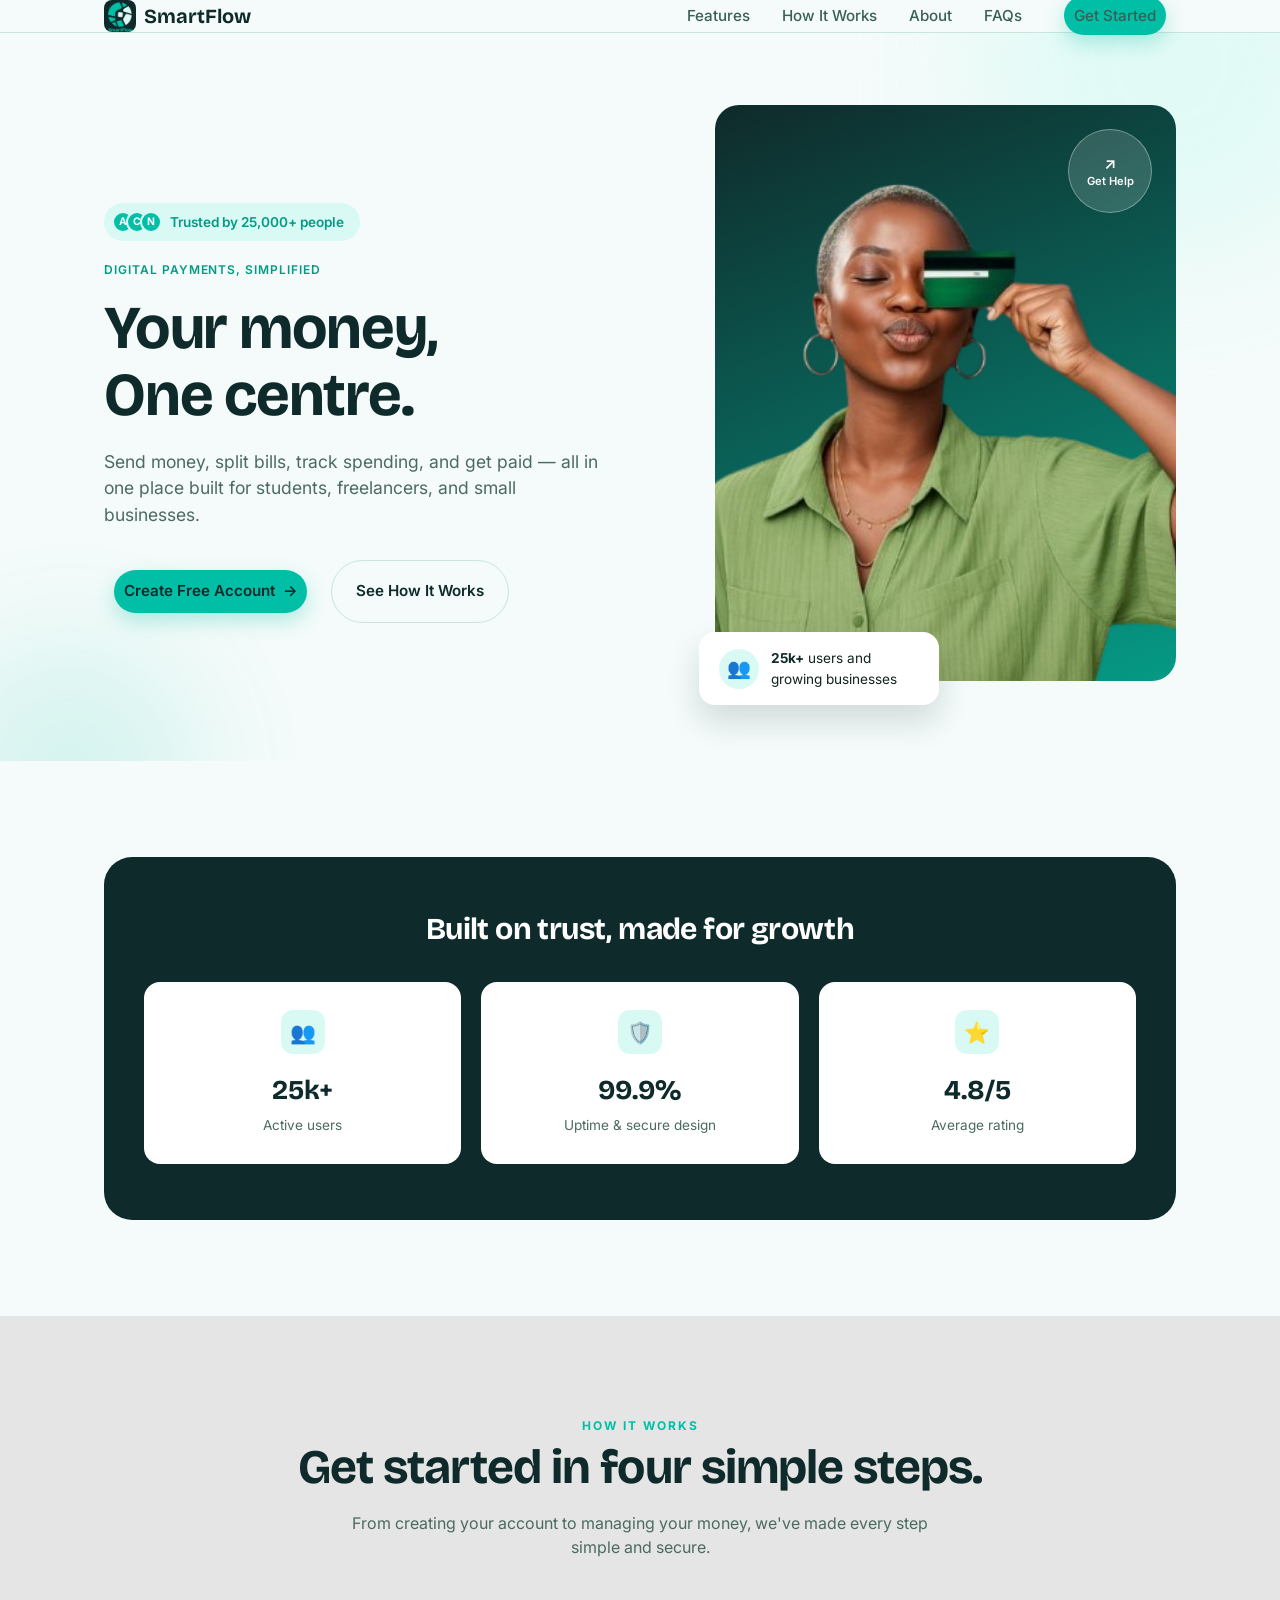
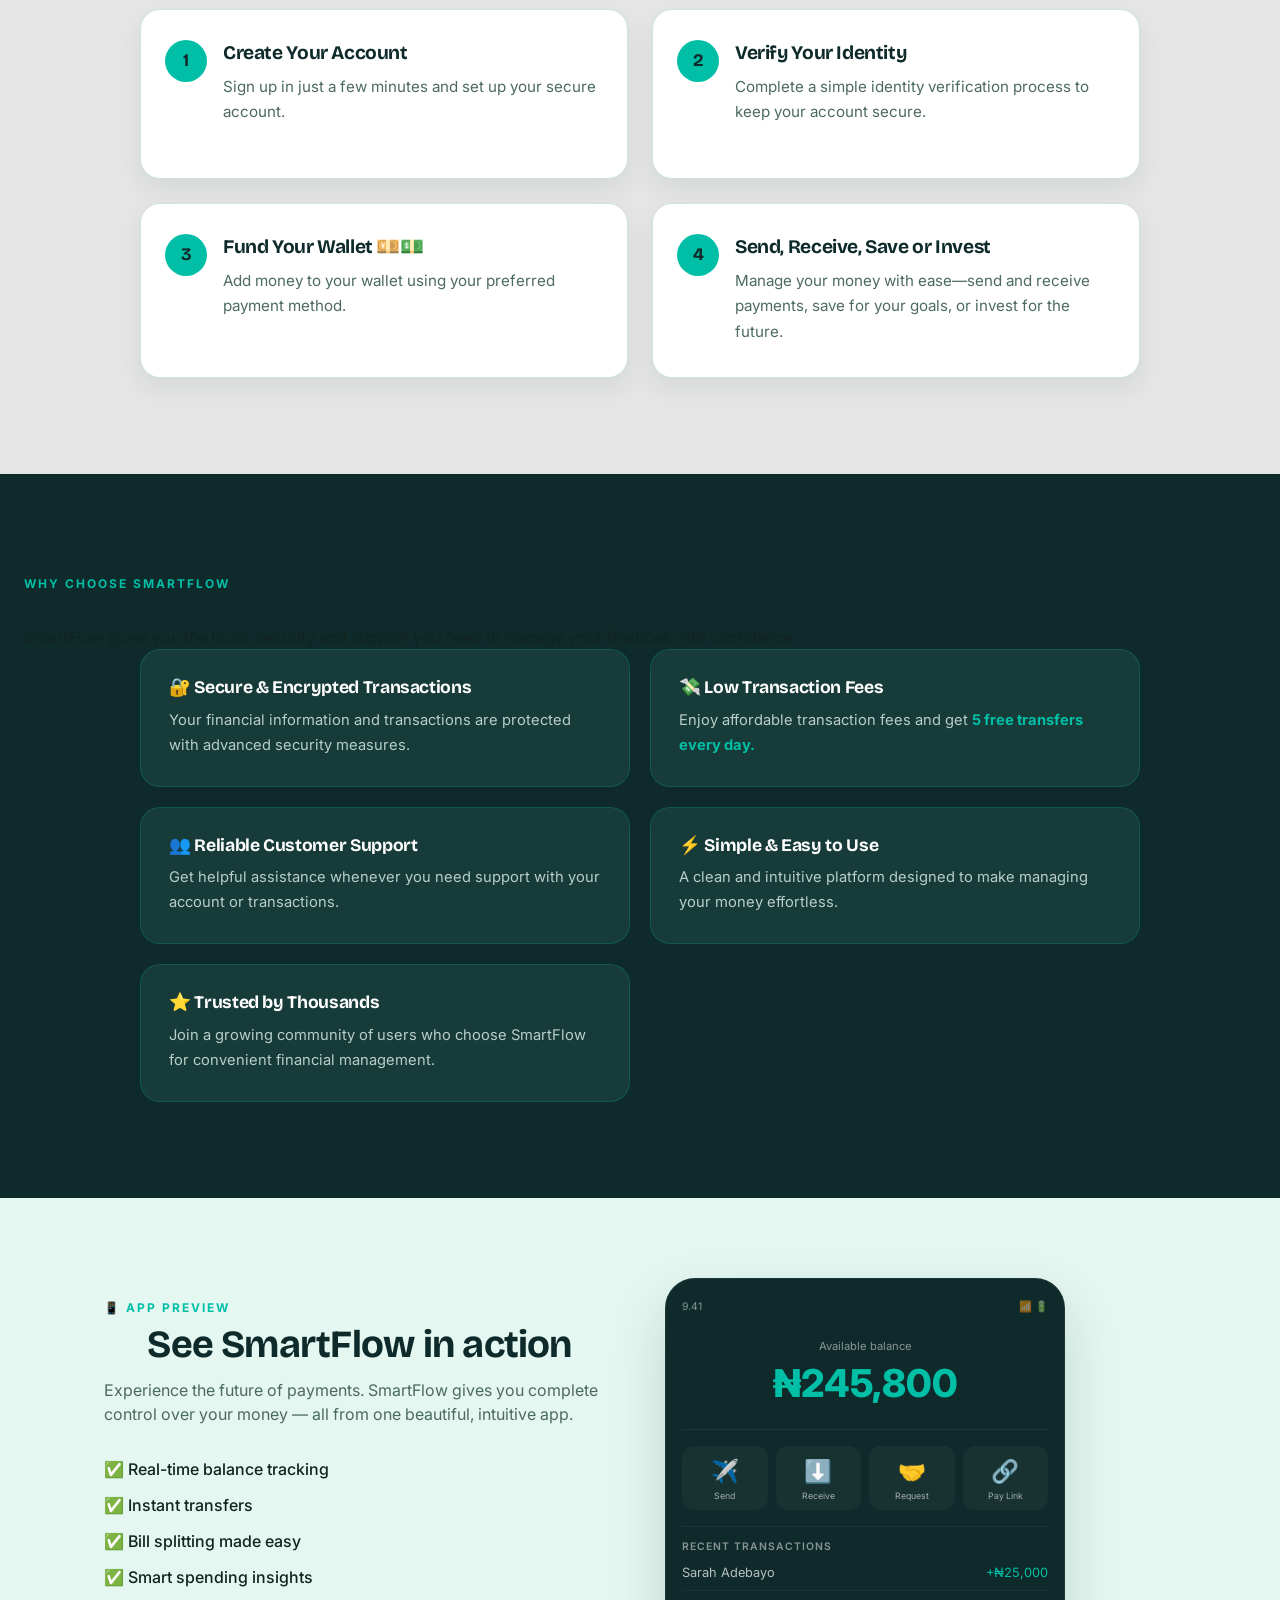
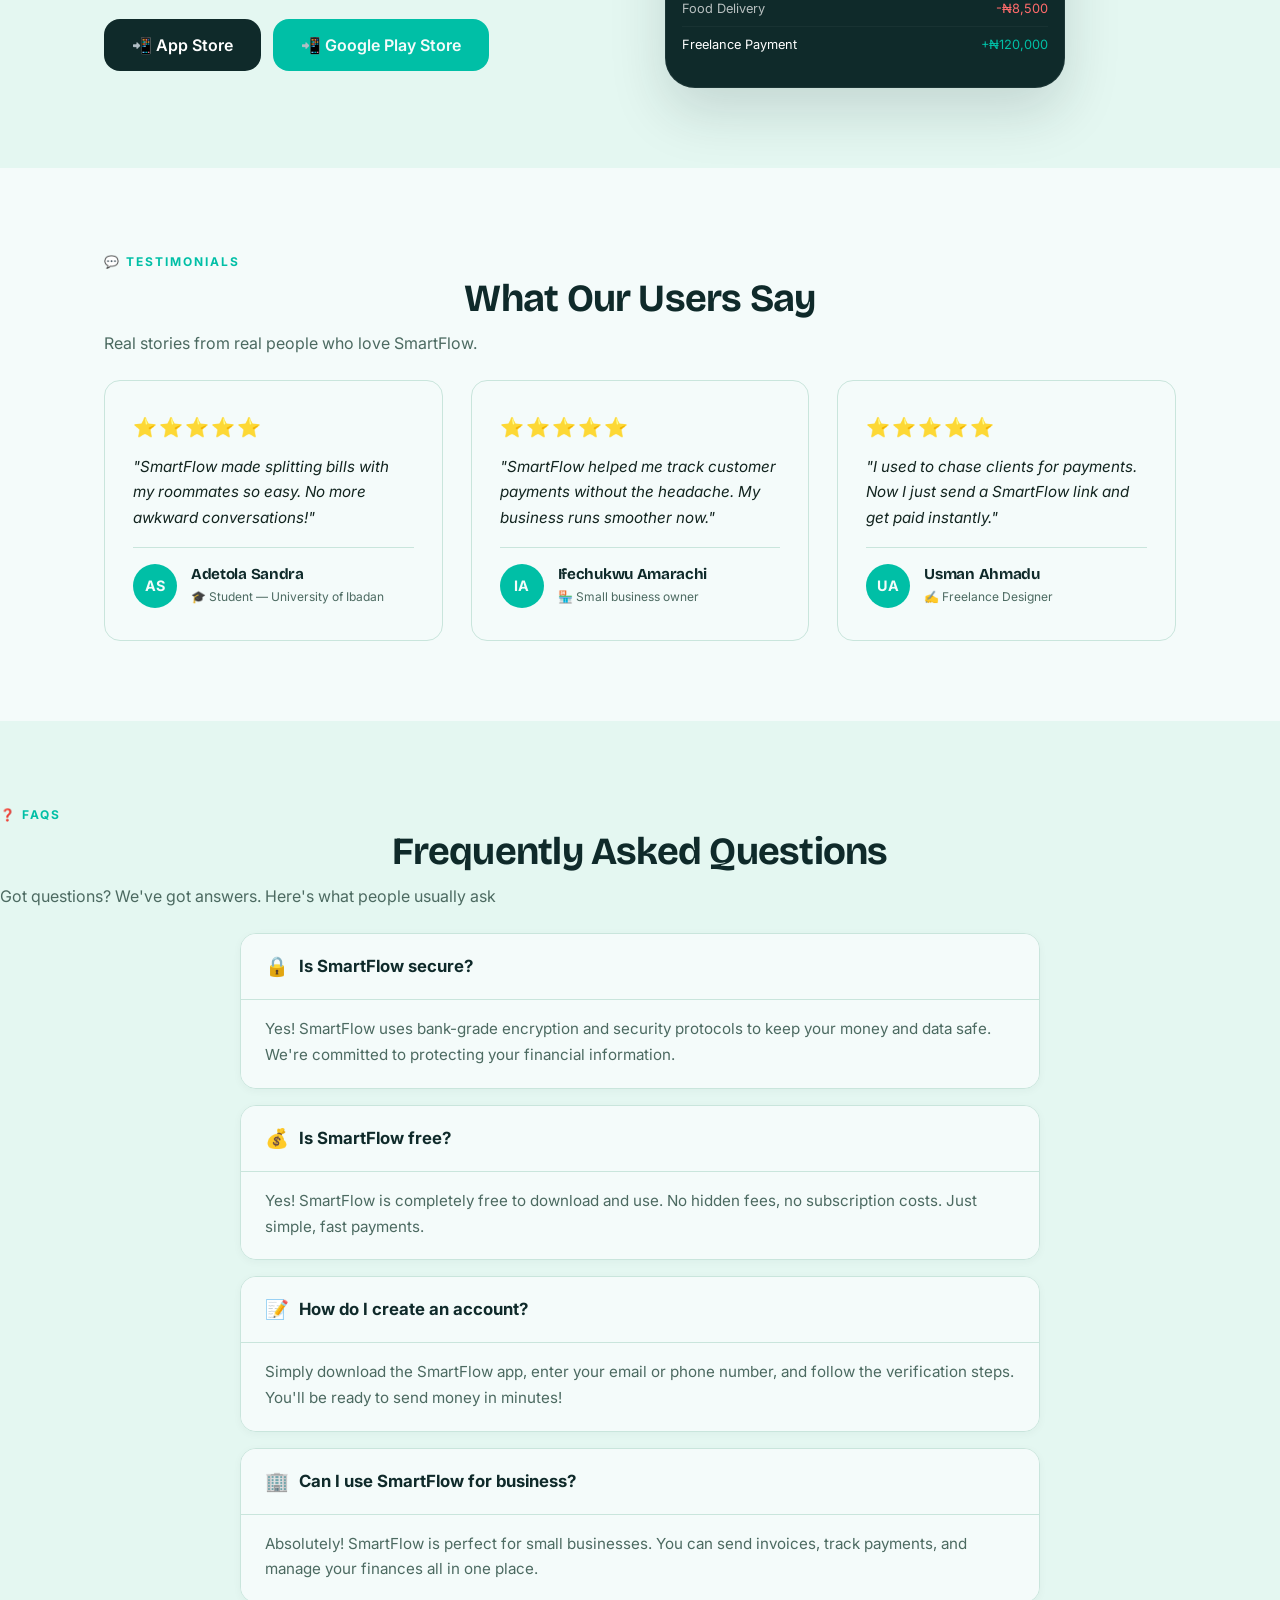
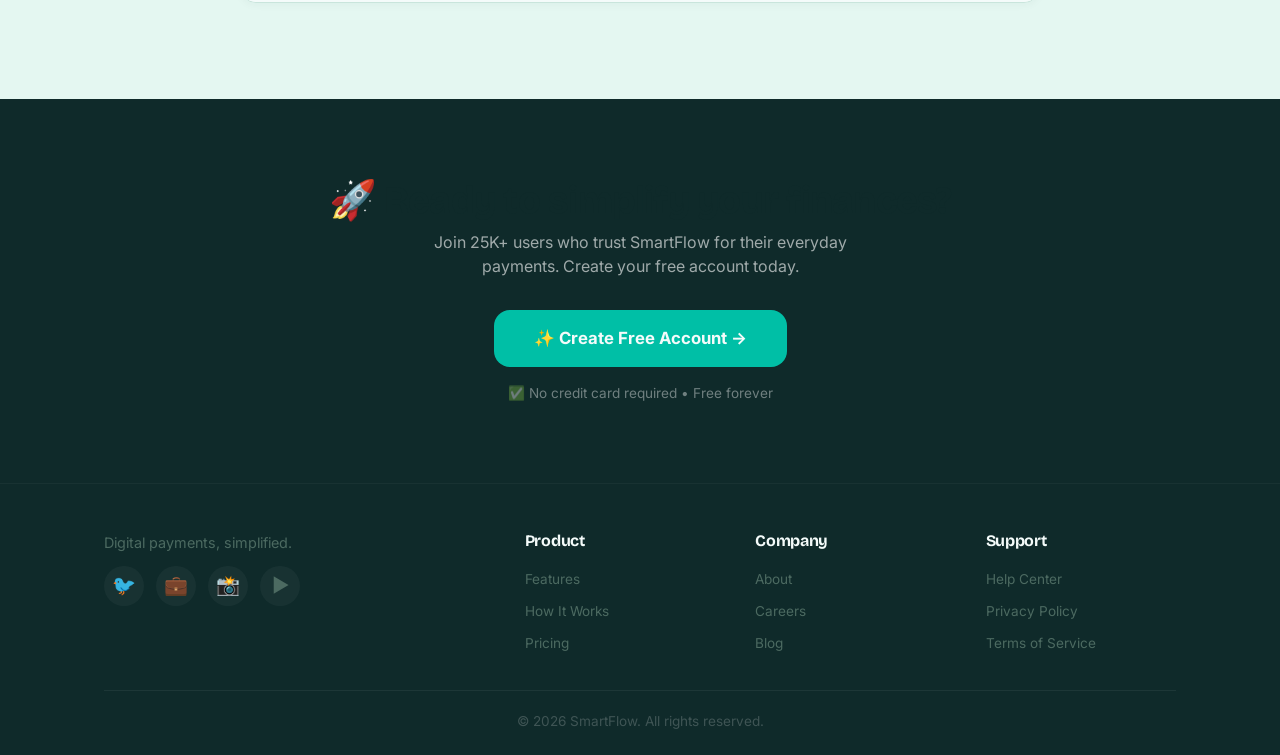
==== index.html @ 8e6e263e "add SmartFlow file" ====
<!DOCTYPE html>
<html>

<head>
  <meta charset="UTF-8">
  <meta name="viewport" content="width=device-width, initial-scale=1">
  <title>SmartFlow</title>
  <link rel="icon" type="image/x-icon" href="assets/favicon.ico">
  <link rel="apple-touch-icon" href="assets/apple-touch-icon.png">
  <link rel="stylesheet" href="style.css" title="" type="text/css" /><link rel="stylesheet" href="section.css"><link rel="stylesheet" href="section2.css">
</head>

<body>
  <!--Header-->
  <header>
    <nav class="nav container">
      <button id="menubtn" aria-label="Toggle menu" aria-expanded="false">☰</button>
      <a href="#" class="logo"><img src="assets/smartflow-icon.png" alt="" class="logomark" width="32" height="32">SmartFlow</a>
      <ul class="navlinks">
        <li><a href="#features">Features</a></li>
        <li><a href="#how">How It Works</a></li>
        <li><a href="#about">About</a></li>
        <li><a href="#faq">FAQs</a></li>
        <li><a href="#cta" class="primarybtn">Get Started</a></li>
      </ul>
    </nav>
  </header>
  <!--Hero-->
  <section class="hero">
    <div class="container">
      <div>
        <span class="trustbadge">
          <span class="avatars"><span>A</span><span>C</span><span>N</span></span>
          Trusted by 25,000+ people
        </span>
        <span class="eyebrow">Digital payments, simplified</span>
        <h1>Your money,<br>One centre.</h1>
        <p class="description">Send money, split bills, track spending, and get paid — all in one place built for students, freelancers, and small businesses.</p>
        <div class="heroaction">
          <a href="login.html" class="primarybtn btn btnarrow">Create Free Account</a>
          <a href="#how" class="ghostbtn btn">See How It Works</a>
        </div>
      </div>

      <div class="herovisual">
        <div class="heroimagepanel">
          <img src="assets/heroimage.png" alt="Woman using SmartFlow to make a card payment" class="heroimg" />
          <a href="#faq" class="herobadge">
            <span aria-hidden="true">↗</span>
            Get Help
          </a>
        </div>
        <div class="herostatbar">
          <span class="herostaticon" aria-hidden="true">👥</span>
          <div><strong>25k+</strong> users and growing businesses</div>
        </div>
      </div>
    </div>
  </section>
  <!--Trust-->
  <section class="trust">
    <div class="container">
      <div class="trustband">
        <h2 class="trustheading">Built on trust, made for growth</h2>
        <div class="trustgrid">
          <div class="trustcard">
            <span class="trusticon" aria-hidden="true">👥</span>
            <div class="trustnum">25k+</div>
            <div class="trustlabel">Active users</div>
          </div>
          <div class="trustcard">
            <span class="trusticon" aria-hidden="true">🛡️</span>
            <div class="trustnum">99.9%</div>
            <div class="trustlabel">Uptime & secure design</div>
          </div>
          <div class="trustcard">
            <span class="trusticon" aria-hidden="true">⭐</span>
            <div class="trustnum">4.8/5</div>
            <div class="trustlabel">Average rating</div>
          </div>
        </div>
      </div>
 </section>
<!-- Teammates: add your
   sections below this line, then the footer + script tag stay at the very bottom -->
  
<section class="how-it-works" id="how-it-works">

    <div class="section-heading">
        <span class="section-label">HOW IT WORKS</span>

        <h2>Get started in four simple steps.</h2>

        <p>
            From creating your account to managing your money,
            we've made every step simple and secure.
        </p>
    </div>

    <ol class="steps">

        <li>
            <h3>Create Your Account</h3>
            <p>
                Sign up in just a few minutes and set up your secure account.
            </p>
        </li>

        <li>
            <h3>Verify Your Identity</h3>
            <p>
                Complete a simple identity verification process to keep your account secure.
            </p>
        </li>

        <li>
            <h3>Fund Your Wallet 💴💵</h3>
            <p>
                Add money to your wallet using your preferred payment method.
            </p>
        </li>

        <li>
            <h3>Send, Receive, Save or Invest</h3>
            <p>
                Manage your money with ease—send and receive payments,
                save for your goals, or invest for the future.
            </p>
        </li>

    </ol>

</section>
<section class="why-choose-us" id="why-choose-us">

    <div class="section-head">
        <span class="section-label">WHY CHOOSE SMARTFLOW</span>

        <h2>
            Built to make managing your money
            <span>simple and secure.</span>
        </h2>

        <p>
            SmartFlow gives you the tools, security and support
            you need to manage your finances with confidence.
        </p>
    </div>

    <ul class="why-list">

        <li>
            <h3>🔐 Secure & Encrypted Transactions</h3>
            <p>
                Your financial information and transactions are
                protected with advanced security measures.
            </p>
        </li>

        <li>
            <h3>💸 Low Transaction Fees</h3>
            <p>
                Enjoy affordable transaction fees and get
                <strong>5 free transfers every day.</strong>
            </p>
        </li>

        <li>
            <h3>👥 Reliable Customer Support</h3>
            <p>
                Get helpful assistance whenever you need support
                with your account or transactions.
            </p>
        </li>

        <li>
            <h3>⚡ Simple & Easy to Use</h3>
            <p>
                A clean and intuitive platform designed to make
                managing your money effortless.
            </p>
        </li>

        <li>
            <h3>⭐ Trusted by Thousands</h3>
            <p>
                Join a growing community of users who choose
                SmartFlow for convenient financial management.
            </p>
        </li>

    </ul>

</section>
  <section class="app-preview" id="app-preview">
        <div class="container app-preview-grid">
            <div class="app-preview-text">
                <p class="section-label">📱 App preview</p>
    <h2 class="section-title"> See SmartFlow in action</h2>
    <p class="section-sub ">
        Experience the future of payments. SmartFlow gives you complete control over your money — all from one beautiful, intuitive app.
                </p>
                
                <ul>
                    <li>✅ Real-time balance tracking</li>
                    <li>✅ Instant transfers</li>
                    <li>✅ Bill splitting made easy</li>
                    <li>✅ Smart spending insights</li>
                </ul>
                <div class="social-btns">
                <a href="#" class="button-app">📲 App Store</a>
                <a href="#" class="button-google">📲 Google Play Store</a>    
              </div>
                
            </div>
            
            
            <div class="app-preview-visual">
                <div class="phone-mock large">
                 <div class="status-bar">
                   <span>9.41</span>
                <span>📶 🔋</span>  
                 </div>   
                 <div class="balance">
                  <div class="phone-label"> Available balance</div>
                <div class="amount"> ₦245,800</div>
                 </div>
                
                   <div class="actions">
                       <div class="action">✈️<span>Send</span></div>
                        <div class="action">⬇️<span>Receive</span></div>
                        <div class="action" >🤝<span>Request</span></div>
                        <div class="action" >🔗<span>Pay Link</span></div>
                    </div>
                        
                    <div class="recent">
                        <div class="recent-label">Recent Transactions</div>
                      <div class="transaction"> <span class="name">Sarah Adebayo</span><span class="green">+₦25,000</span></div>  
                     <div class="transaction"> <span class="name">Food Delivery</span><span class="red">-₦8,500</span> </div>   
                     <div class="transaction"> <span>Freelance Payment</span><span class="green">+₦120,000</span> </div>   
                    </div>   
                </div>
            </div>       
      </div>
    </section>
    
   <section class="testimonial" id="testimonial"> 
       <div class="container">
           <p class="section-label">💬 Testimonials </p>
       <h2 class="section-title"> What Our Users Say</h2> 
      <p class="section-sub">  Real stories from real people who love SmartFlow.</p> 
      <div class="testimonial-grid">
          <div class="testimonial-card">
              <div class="stars">⭐⭐⭐⭐⭐</div>
                    <p class="quote">
                        "SmartFlow made splitting bills with my roommates so easy. No more awkward conversations!"
                    </p>
       <div class="writer">
          <div class="initials">AS</div> 
          <div>
              <h4>Adetola Sandra</h4>
          <span>🎓 Student — University of Ibadan </span>
          </div>
       </div>
          </div>
          
          
          <div class="testimonial-card">
              <div class="stars">⭐⭐⭐⭐⭐</div>
                    <p class="quote">
                        "SmartFlow helped me track customer payments without the headache. My business runs smoother now."
                    </p>
                    <div class="writer">
                        <div class="initials">IA</div>
                        <div>
                            <h4>Ifechukwu Amarachi</h4>
                  <span>🏪 Small business owner</span>
                        </div>
                    </div>
          </div>
       
                    
              <div class="testimonial-card">
                  <div class="stars">⭐⭐⭐⭐⭐</div>
                    <p class="quote">
                        "I used to chase clients for payments. Now I just send a SmartFlow link and get paid instantly."
                    </p>
       <div class="writer">
           <div class="initials">UA</div>
           <div>
               <h4>Usman Ahmadu</h4>
           <span>✍️ Freelance Designer </span>
           </div>
              </div>     
       </div>
      </div>
          
    </div>
        
   </section>
  
             
     <section class="faq" id="faq">
         <p class="section-label">❓ FAQs</p>
         <h2 class="section-title">Frequently Asked Questions</h2>
         <p class="section-sub">Got questions? We've got answers. Here's what people usually ask</p>
         <div class="faq-grid">
             <div class="faq-item">
                 <div class="faq-question">
                     <span class="icon">🔒</span> Is SmartFlow secure?
                 </div>
                 <div class="faq-answer">
                     <p>Yes! SmartFlow uses bank-grade encryption and security protocols to keep your money and data safe. We're committed to protecting your financial information.</p>
                 </div>
             </div>
             
             <div class="faq-item">
                 <div class="faq-question">
                     <span class="icon">💰</span> Is SmartFlow free?
                 </div>
                 <div class="faq-answer">
                     <p>Yes! SmartFlow is completely free to download and use. No hidden fees, no subscription costs. Just simple, fast payments.</p>
                 </div>
             </div>
             
             <div class="faq-item">
                 <div class="faq-question">
                     <span class="icon">📝</span> How do I create an account?
                 </div>
                 <div class="faq-answer">
                      <p>Simply download the SmartFlow app, enter your email or phone number, and follow the verification steps. You'll be ready to send money in minutes!</p>
                 </div>
             </div>
             
            <div class="faq-item">
                <div class="faq-question">
                     <span class="icon">🏢</span> Can I use SmartFlow for business?
                </div>
                <div class="faq-answer">
                    <p>Absolutely! SmartFlow is perfect for small businesses. You can send invoices, track payments, and manage your finances all in one place.</p>
                </div>
                
            </div>
         </div>
     </section>
     
          <section class="cta" id="cta">
        <div class="container">
            <h2>🚀 Ready to simplify your finances?</h2>
            <p>
                Join 25K+ users who trust SmartFlow for their everyday payments.
                Create your free account today.
            </p>
            <a href="login.html" class="btn-cta">✨ Create Free Account →</a>
            <div class="cta-note">
                ✅ No credit card required • Free forever
            </div>
        </div>
    </section>

     
        <footer>
            <div class="container">
            <div class="footer-grid">
                <div class="footer-brand">
                
                     <p>Digital payments, simplified.</p>
                    <div class="social-links">
                        <a href="#">🐦 </a>
                        <a href="#">💼 </a>
                        <a href="#">📸 </a>
                        <a href="#">▶️ </a>
           
                      </div>
                 </div>
           
           <div class="footer-links">
               <h4>Product</h4>
                    <ul>
                        <li><a href="#">Features</a></li>
                        <li><a href="#">How It Works</a></li>
                        <li><a href="#">Pricing</a></li>
                    </ul>
           </div>
           
           <div class="footer-links">
               <h4>Company</h4>
                    <ul>
                        <li><a href="#">About</a></li>
                        <li><a href="#">Careers</a></li>
                        <li><a href="#">Blog</a></li>
                    </ul>
           </div>
           
          <div class="footer-links">
              <h4>Support</h4>
                    <ul>
                        <li><a href="#">Help Center</a></li>
                        <li><a href="#">Privacy Policy</a></li>
                        <li><a href="#">Terms of Service</a></li>
                    </ul>
          </div>
            </div>
           
          
         <div class="footer-bottom">
                <p>© 2026 SmartFlow. All rights reserved.</p>
            </div>
            </div>
        </footer> 
 
 <script src="script.js"></script>
</body>

</html>
---- style.css ----
@import url('https://fonts.googleapis.com/css2?family=Bricolage+Grotesque:opsz,wght@12..96,200..800&family=Inter:ital,opsz,wght@0,14..32,100..900;1,14..32,100..900&display=swap');

:root {
  --ink: #0F2A2A;         /* Deep Lagoon - team brand color */
  --ink-soft: #3A5F55;
  --paper: #F4FBFA;
  --paper-dim: #E4F7F1;
  --mint: #D9FAF4;        /* Aqua Silk - team brand color */
  --teal: #00BFA6;        /* Teal Wave - team brand color */
  --teal-deep: #059A85;
  --font-display: 'Bricolage Grotesque', sans-serif;
  --font-body: 'Inter', sans-serif;
  --text: #12241F;
  --text-muted: #4C6A61;
  --container: 1120px;
  --radius: 16px;
  --line: #C9E5DC;
}

* {
  margin: 0;
  padding: 0;
  box-sizing: border-box;
}

html {
  scroll-behavior: smooth;
}

body {
  font-family: var(--font-body);
  color: var(--text);
  background: var(--paper);
  line-height: 1.5;
  -webkit-font-smoothing: antialiased;
}

img,
svg {
  display: block;
  max-width: 100%;
}

a {
  color: inherit;
  text-decoration: none;
}

ul {
  list-style: none;
}

h1,
h2,
h3,
h4 {
  font-family: var(--font-display);
  color: var(--ink);
  letter-spacing: -0.02em;
  line-height: 1.1;
}

.container {
  max-width: var(--container);
  margin: 0 auto;
  padding: 0 24px;
}

.eyebrow {
  font-family: var(--font-body);
  font-size: 0.75rem;
  font-weight: 600;
  letter-spacing: 0.08em;
  text-transform: uppercase;
  color: var(--teal-deep);
  display: block;
  margin-bottom: 10px;
}
.why .eyebrow { color: var(--teal); }

.btn {
  display: inline-flex;
  align-items: center;
  gap: 8px;
  font-family: var(--font-body);
  font-weight: 600;
  font-size: 0.95rem;
  padding: 13px 24px;
  border-radius: 100px;
  border: none;
  cursor: pointer;
  transition: transform 0.15s ease, box-shadow 0.15s ease, background-color 0.15s ease;
}

.btn:focus-visible {
  outline: 3px solid var(--teal);
  outline-offset: 2px;
}

.primarybtn {
  background: var(--teal);
  color: var(--ink);
  box-shadow: 0 8px 20px rgba(0, 191, 166, 0.28);
  border-radius: 50px;
  margin: 10px;
  padding: 10px;
}

.primarybtn:hover {
  background: var(--teal-deep);
  transform: translateY(-2px);
  box-shadow: 0 12px 26px rgba(0, 191, 166, 0.36);
}

.ghostbtn {
  background: transparent;
  color: var(--ink);
  border: 1.5px solid var(--line);
}
.ghostbtn:hover {
  border-color: var(--teal);
  background: var(--paper-dim);
  transform: translateY(-2px);
}

/* Arrow that slides on hover - add class="btnarrow" alongside primarybtn */
.btnarrow::after {
  content: '→';
  display: inline-block;
  transition: transform 0.2s ease;
}
.btnarrow:hover::after {
  transform: translateX(4px);
}

/* Trust badge pill - sits above the hero headline */
.trustbadge {
  display: inline-flex;
  align-items: center;
  gap: 8px;
  background: var(--mint);
  color: var(--teal-deep);
  font-family: var(--font-body);
  font-weight: 600;
  font-size: 0.85rem;
  padding: 8px 16px 8px 8px;
  border-radius: 100px;
  margin-bottom: 20px;
}
.trustbadge .avatars {
  display: flex;
}
.trustbadge .avatars span {
  width: 22px; height: 22px;
  border-radius: 50%;
  background: var(--teal);
  color: white;
  font-size: 0.65rem;
  font-weight: 700;
  display: flex; align-items: center; justify-content: center;
  border: 2px solid var(--mint);
  margin-left: -8px;
}
.trustbadge .avatars span:first-child { margin-left: 0; }

section {
  padding: 96px 0;
}

@media (max-width: 640px) {
  section {
    padding: 64px 0;
  }
}

header {
  position: sticky;
  top: 0;
  z-index: 50;
  background: var(--paper);
  border-bottom: 1px solid var(--line);
}
.nav {
  display: flex;
  align-items: center;
  justify-content: space-between;
  padding: 18px 24px;
}
.logo {
  font-family: var(--font-display);
  font-weight: 700;
  font-size: 1.25rem;
  color: var(--ink);
  display: flex;
  align-items: center;
  gap: 8px;
}
.logomark {
  width: 32px; height: 32px;
  border-radius: 8px;
  object-fit: cover;
  flex-shrink: 0;
}
.navlinks {
  display: flex;
  align-items: center;
  gap: 32px;
  font-weight: 500;
  font-size: 0.95rem;
}
.navlinks a { color: var(--ink-soft); transition: color 0.15s; }
.navlinks a:hover { color: var(--ink); }
.navaction { display: flex; align-items: center; gap: 12px; }

/* menu button - hidden on desktop, shown only on small screens */
#menubtn {
  display: none;
  align-items: center;
  justify-content: center;
  background: none;
  border: none;
  padding: 4px;
  font-size: 1.4rem;
  line-height: 1;
  cursor: pointer;
  color: var(--ink);
  border-radius: 6px;
  transition: background-color 0.15s ease;
}
#menubtn:hover { background-color: var(--paper-dim); }
#menubtn:focus-visible {
  outline: 2px solid var(--teal);
  outline-offset: 2px;
}

@media (max-width: 860px) {
  .navlinks { display: none; }
  #menubtn { display: flex; }
  .nav { justify-content: flex-start; gap: 16px; }
  .navaction { margin-left: auto; }
  .navlinks.open {
    display: flex;
    flex-direction: column;
    align-items: flex-start;
    position: absolute;
    top: 100%; left: 0; right: 0;
    background: var(--paper);
    padding: 20px 24px;
    border-bottom: 1px solid var(--line);
    gap: 18px;
  }
  .navlinks.open .primarybtn {
    width: 100%;
    justify-content: center;
  }
}

.hero {
  padding: 72px 0 40px;
  position: relative;
  overflow: hidden;
}
.hero::before,
.hero::after {
  content: '';
  position: absolute;
  border-radius: 50%;
  filter: blur(60px);
  z-index: -1;
}
.hero::before {
  width: 380px; height: 380px;
  background: var(--mint);
  top: -160px; right: -80px;
  opacity: 0.7;
}
.hero::after {
  width: 260px; height: 260px;
  background: var(--teal);
  bottom: -140px; left: -60px;
  opacity: 0.12;
}
.hero .container {
  display: grid;
  grid-template-columns: 1.1fr 0.9fr;
  gap: 48px;
  align-items: center;
  position: relative;
}
@media (max-width: 900px) {
  .hero .container { grid-template-columns: 1fr; }
}
.hero h1 {
  font-size: clamp(2.4rem, 6vw, 3.8rem);
  font-weight: 700;
  margin: 16px 0 20px;
}
.hero p.description {
  font-size: 1.1rem;
  color: var(--text-muted);
  max-width: 46ch;
  margin-bottom: 32px;
}
.heroaction { display: flex; gap: 14px; flex-wrap: wrap; margin-top: 28px; }

/* ==========================
   HERO VISUAL — image panel + stat callout
   (styled after a CoraPay-style layout, using our own palette)
========================== */

.herovisual {
  position: relative;
  margin-bottom: 40px;
}

.heroimagepanel {
  background: linear-gradient(160deg, var(--ink), var(--teal-deep));
  border-radius: 24px;
  aspect-ratio: 4 / 5;
  position: relative;
  overflow: hidden;
}

.heroimg {
  position: absolute;
  inset: 0;
  width: 100%;
  height: 100%;
  object-fit: cover;
}

.heroimageicon {
  font-family: var(--font-display);
  font-size: 8rem;
  font-weight: 700;
  color: rgba(255, 255, 255, 0.15);
}

.herobadge {
  position: absolute;
  top: 24px;
  right: 24px;
  width: 84px; height: 84px;
  border-radius: 50%;
  background: rgba(255, 255, 255, 0.16);
  backdrop-filter: blur(6px);
  border: 1px solid rgba(255, 255, 255, 0.35);
  color: white;
  display: flex;
  flex-direction: column;
  align-items: center;
  justify-content: center;
  gap: 2px;
  font-size: 0.7rem;
  font-weight: 600;
  text-align: center;
  line-height: 1.2;
  transition: transform 0.15s ease, background-color 0.15s ease;
}
.herobadge span { font-size: 1rem; }
.herobadge:hover {
  transform: translateY(-2px);
  background: rgba(255, 255, 255, 0.26);
}

.herostatbar {
  position: absolute;
  left: -16px;
  bottom: -24px;
  background: white;
  border-radius: 16px;
  padding: 16px 20px;
  display: flex;
  align-items: center;
  gap: 12px;
  max-width: 240px;
  font-size: 0.85rem;
  color: var(--text);
  box-shadow: 0 16px 32px rgba(15, 42, 42, 0.15);
}
.herostatbar strong { color: var(--ink); }

.herostaticon {
  width: 40px; height: 40px;
  border-radius: 50%;
  background: var(--mint);
  display: flex;
  align-items: center;
  justify-content: center;
  font-size: 1.2rem;
  flex-shrink: 0;
}

@media (max-width: 900px) {
  .herovisual { margin-top: 40px; }
  .herostatbar { left: 50%; transform: translateX(-50%); bottom: -20px; }
}

.trust .container { padding-top: 0; padding-bottom: 0; }

.trustband {
  background: var(--ink);
  border-radius: 28px;
  padding: 56px 40px;
  text-align: center;
}
.trustheading {
  color: white;
  font-size: clamp(1.4rem, 3vw, 1.9rem);
  margin-bottom: 36px;
}
.trustgrid {
  display: grid;
  grid-template-columns: repeat(auto-fit, minmax(180px, 1fr));
  gap: 20px;
}
.trustcard {
  background: white;
  border-radius: 16px;
  padding: 28px 20px;
}
.trusticon {
  width: 44px; height: 44px;
  border-radius: 12px;
  background: var(--mint);
  display: flex;
  align-items: center;
  justify-content: center;
  font-size: 1.3rem;
  margin: 0 auto 16px;
}
.trustnum {
  font-family: var(--font-display);
  font-weight: 700;
  font-size: 1.7rem;
  color: var(--ink);
}
.trustlabel {
  font-size: 0.85rem;
  color: var(--text-muted);
  margin-top: 4px;
}

@import url('https://fonts.googleapis.com/css2?family=Bricolage+Grotesque:opsz,wght@12..96,200..800&family=Inter:ital,opsz,wght@0,14..32,100..900;1,14..32,100..900&display=swap');

:root {
  --ink: #0F2A2A;         /* Deep Lagoon - team brand color */
  --ink-soft: #3A5F55;
  --paper: #F4FBFA;
  --paper-dim: #E4F7F1;
  --mint: #D9FAF4;        /* Aqua Silk - team brand color */
  --teal: #00BFA6;        /* Teal Wave - team brand color */
  --teal-deep: #059A85;
  --font-display: 'Bricolage Grotesque', sans-serif;
  --font-body: 'Inter', sans-serif;
  --text: #12241F;
  --text-muted: #4C6A61;
  --container: 1120px;
  --radius: 16px;
  --line: #C9E5DC;
}

* {
  margin: 0;
  padding: 0;
  box-sizing: border-box;
}

html {
  scroll-behavior: smooth;
}

body {
  font-family: var(--font-body);
  color: var(--text);
  background: var(--paper);
  line-height: 1.5;
  -webkit-font-smoothing: antialiased;
}

img,
svg {
  display: block;
  max-width: 100%;
}

a {
  color: inherit;
  text-decoration: none;
}

ul {
  list-style: none;
}

h1,
h2,
h3,
h4 {
  font-family: var(--font-display);
  color: var(--ink);
  letter-spacing: -0.02em;
  line-height: 1.1;
}

.container {
  max-width: var(--container);
  margin: 0 auto;
  padding: 0 24px;
}

.eyebrow {
  font-family: var(--font-body);
  font-size: 0.75rem;
  font-weight: 600;
  letter-spacing: 0.08em;
  text-transform: uppercase;
  color: var(--teal-deep);
  display: block;
  margin-bottom: 10px;
}
.why .eyebrow { color: var(--teal); }

.btn {
  display: inline-flex;
  align-items: center;
  gap: 8px;
  font-family: var(--font-body);
  font-weight: 600;
  font-size: 0.95rem;
  padding: 13px 24px;
  border-radius: 100px;
  border: none;
  cursor: pointer;
  transition: transform 0.15s ease, box-shadow 0.15s ease, background-color 0.15s ease;
}

.btn:focus-visible {
  outline: 3px solid var(--teal);
  outline-offset: 2px;
}

.primarybtn {
  background: var(--teal);
  color: var(--ink);
  box-shadow: 0 8px 20px rgba(0, 191, 166, 0.28);
  border-radius: 50px;
  margin: 10px;
  padding: 10px;
}

.primarybtn:hover {
  background: var(--teal-deep);
  transform: translateY(-2px);
  box-shadow: 0 12px 26px rgba(0, 191, 166, 0.36);
}

.ghostbtn {
  background: transparent;
  color: var(--ink);
  border: 1.5px solid var(--line);
}
.ghostbtn:hover {
  border-color: var(--teal);
  background: var(--paper-dim);
  transform: translateY(-2px);
}

/* Arrow that slides on hover - add class="btnarrow" alongside primarybtn */
.btnarrow::after {
  content: '→';
  display: inline-block;
  transition: transform 0.2s ease;
}
.btnarrow:hover::after {
  transform: translateX(4px);
}

/* Trust badge pill - sits above the hero headline */
.trustbadge {
  display: inline-flex;
  align-items: center;
  gap: 8px;
  background: var(--mint);
  color: var(--teal-deep);
  font-family: var(--font-body);
  font-weight: 600;
  font-size: 0.85rem;
  padding: 8px 16px 8px 8px;
  border-radius: 100px;
  margin-bottom: 20px;
}
.trustbadge .avatars {
  display: flex;
}
.trustbadge .avatars span {
  width: 22px; height: 22px;
  border-radius: 50%;
  background: var(--teal);
  color: white;
  font-size: 0.65rem;
  font-weight: 700;
  display: flex; align-items: center; justify-content: center;
  border: 2px solid var(--mint);
  margin-left: -8px;
}
.trustbadge .avatars span:first-child { margin-left: 0; }

section {
  padding: 96px 0;
}

@media (max-width: 640px) {
  section {
    padding: 64px 0;
  }
}

header {
  position: sticky;
  top: 0;
  z-index: 50;
  background: var(--paper);
  border-bottom: 1px solid var(--line);
}
.nav {
  display: flex;
  align-items: center;
  justify-content: space-between;
  padding: 18px 24px;
}
.logo {
  font-family: var(--font-display);
  font-weight: 700;
  font-size: 1.25rem;
  color: var(--ink);
  display: flex;
  align-items: center;
  gap: 8px;
}
.logomark {
  width: 32px; height: 32px;
  border-radius: 8px;
  object-fit: cover;
  flex-shrink: 0;
}
.navlinks {
  display: flex;
  align-items: center;
  gap: 32px;
  font-weight: 500;
  font-size: 0.95rem;
}
.navlinks a { color: var(--ink-soft); transition: color 0.15s; }
.navlinks a:hover { color: var(--ink); }
.navaction { display: flex; align-items: center; gap: 12px; }

/* menu button - hidden on desktop, shown only on small screens */
#menubtn {
  display: none;
  align-items: center;
  justify-content: center;
  background: none;
  border: none;
  padding: 4px;
  font-size: 1.4rem;
  line-height: 1;
  cursor: pointer;
  color: var(--ink);
  border-radius: 6px;
  transition: background-color 0.15s ease;
}
#menubtn:hover { background-color: var(--paper-dim); }
#menubtn:focus-visible {
  outline: 2px solid var(--teal);
  outline-offset: 2px;
}

@media (max-width: 860px) {
  .navlinks { display: none; }
  #menubtn { display: flex; }
  .nav { justify-content: flex-start; gap: 16px; }
  .navaction { margin-left: auto; }
  .navlinks.open {
    display: flex;
    flex-direction: column;
    align-items: flex-start;
    position: absolute;
    top: 100%; left: 0; right: 0;
    background: var(--paper);
    padding: 20px 24px;
    border-bottom: 1px solid var(--line);
    gap: 18px;
  }
  .navlinks.open .primarybtn {
    width: 100%;
    justify-content: center;
  }
}

.hero {
  padding: 72px 0 40px;
  position: relative;
  overflow: hidden;
}
.hero::before,
.hero::after {
  content: '';
  position: absolute;
  border-radius: 50%;
  filter: blur(60px);
  z-index: -1;
}
.hero::before {
  width: 380px; height: 380px;
  background: var(--mint);
  top: -160px; right: -80px;
  opacity: 0.7;
}
.hero::after {
  width: 260px; height: 260px;
  background: var(--teal);
  bottom: -140px; left: -60px;
  opacity: 0.12;
}
.hero .container {
  display: grid;
  grid-template-columns: 1.1fr 0.9fr;
  gap: 48px;
  align-items: center;
  position: relative;
}
@media (max-width: 900px) {
  .hero .container { grid-template-columns: 1fr; }
}
.hero h1 {
  font-size: clamp(2.4rem, 6vw, 3.8rem);
  font-weight: 700;
  margin: 16px 0 20px;
}
.hero p.description {
  font-size: 1.1rem;
  color: var(--text-muted);
  max-width: 46ch;
  margin-bottom: 32px;
}
.heroaction { display: flex; gap: 14px; flex-wrap: wrap; margin-top: 28px; }

/* ==========================
   HERO VISUAL — image panel + stat callout
   (styled after a CoraPay-style layout, using our own palette)
========================== */

.herovisual {
  position: relative;
  margin-bottom: 40px;
}

.heroimagepanel {
  background: linear-gradient(160deg, var(--ink), var(--teal-deep));
  border-radius: 24px;
  aspect-ratio: 4 / 5;
  position: relative;
  overflow: hidden;
}

.heroimg {
  position: absolute;
  inset: 0;
  width: 100%;
  height: 100%;
  object-fit: cover;
}

.heroimageicon {
  font-family: var(--font-display);
  font-size: 8rem;
  font-weight: 700;
  color: rgba(255, 255, 255, 0.15);
}

.herobadge {
  position: absolute;
  top: 24px;
  right: 24px;
  width: 84px; height: 84px;
  border-radius: 50%;
  background: rgba(255, 255, 255, 0.16);
  backdrop-filter: blur(6px);
  border: 1px solid rgba(255, 255, 255, 0.35);
  color: white;
  display: flex;
  flex-direction: column;
  align-items: center;
  justify-content: center;
  gap: 2px;
  font-size: 0.7rem;
  font-weight: 600;
  text-align: center;
  line-height: 1.2;
  transition: transform 0.15s ease, background-color 0.15s ease;
}
.herobadge span { font-size: 1rem; }
.herobadge:hover {
  transform: translateY(-2px);
  background: rgba(255, 255, 255, 0.26);
}

.herostatbar {
  position: absolute;
  left: -16px;
  bottom: -24px;
  background: white;
  border-radius: 16px;
  padding: 16px 20px;
  display: flex;
  align-items: center;
  gap: 12px;
  max-width: 240px;
  font-size: 0.85rem;
  color: var(--text);
  box-shadow: 0 16px 32px rgba(15, 42, 42, 0.15);
}
.herostatbar strong { color: var(--ink); }

.herostaticon {
  width: 40px; height: 40px;
  border-radius: 50%;
  background: var(--mint);
  display: flex;
  align-items: center;
  justify-content: center;
  font-size: 1.2rem;
  flex-shrink: 0;
}

@media (max-width: 900px) {
  .herovisual { margin-top: 40px; }
  .herostatbar { left: 50%; transform: translateX(-50%); bottom: -20px; }
}

.trust .container { padding-top: 0; padding-bottom: 0; }

.trustband {
  background: var(--ink);
  border-radius: 28px;
  padding: 56px 40px;
  text-align: center;
}
.trustheading {
  color: white;
  font-size: clamp(1.4rem, 3vw, 1.9rem);
  margin-bottom: 36px;
}
.trustgrid {
  display: grid;
  grid-template-columns: repeat(auto-fit, minmax(180px, 1fr));
  gap: 20px;
}
.trustcard {
  background: white;
  border-radius: 16px;
  padding: 28px 20px;
}
.trusticon {
  width: 44px; height: 44px;
  border-radius: 12px;
  background: var(--mint);
  display: flex;
  align-items: center;
  justify-content: center;
  font-size: 1.3rem;
  margin: 0 auto 16px;
}
.trustnum {
  font-family: var(--font-display);
  font-weight: 700;
  font-size: 1.7rem;
  color: var(--ink);
}
.trustlabel {
  font-size: 0.85rem;
  color: var(--text-muted);
  margin-top: 4px;
}


/* ===
/* ==========================================================
   Teammates: add your section's CSS below this line.
   Reuse the tokens above (var(--teal), var(--ink), etc.)
   instead of picking your own colors, so it all matches.
========================================================== */
---- section.css ----
/* =========================================
   HOW IT WORKS
========================================= */

.how-it-works {
    background: #e5e5e5;
    padding: 96px 24px;
}

.how-it-works .section-heading,
.why-choose-us .section-heading {
    max-width: 720px;
    margin: 0 auto 50px;
    text-align: center;
}

.section-label {
    display: inline-block;
    color: var(--teal-deep);
    font-size: 0.75rem;
    font-weight: 700;
    letter-spacing: 0.12em;
    margin-bottom: 12px;
}

.section-heading h2 {
    font-family: var(--font-display);
    color: var(--ink);
    font-size: clamp(2rem, 5vw, 3rem);
    line-height: 1.1;
    margin-bottom: 18px;
}

.section-heading p {
    color: var(--text-muted);
    font-size: 1rem;
    max-width: 600px;
    margin: 0 auto;
}


/* STEPS */

.steps {
    max-width: 1000px;
    margin: 0 auto;
    padding: 0;
    list-style: none;

    display: grid;
    grid-template-columns: repeat(2, 1fr);
    gap: 24px;

    counter-reset: steps;
}

.steps li {
    counter-increment: steps;

    position: relative;
    background: #ffffff;
    border: 1px solid #C9E5DC;
    border-radius: 20px;
    padding: 32px 28px 32px 82px;

    min-height: 170px;

    box-shadow: 0 10px 25px rgba(15, 42, 42, 0.07);

    transition:
        transform 0.2s ease,
        background-color 0.2s ease,
        box-shadow 0.2s ease,
        border-color 0.2s ease;
}


/* NUMBER CIRCLE */

.steps li::before {
    content: counter(steps);

    position: absolute;
    left: 24px;
    top: 30px;

    width: 42px;
    height: 42px;

    border-radius: 50%;

    background: #00BFA6;
    color: #0F2A2A;

    display: flex;
    align-items: center;
    justify-content: center;

    font-family: var(--font-display);
    font-size: 1.1rem;
    font-weight: 700;
}


/* STEP TEXT */

.steps h3 {
    color: var(--ink);
    font-size: 1.2rem;
    margin-bottom: 10px;
}

.steps p {
    color: var(--text-muted);
    font-size: 0.95rem;
    line-height: 1.7;
}


/* TAP / HOVER EFFECT */

.steps li:hover,
.steps li:active {
    background: #D9FAF4;
    border-color: #00BFA6;
    transform: translateY(-5px);
    box-shadow: 0 16px 32px rgba(15, 42, 42, 0.12);
}

.steps li:hover::before,
.steps li:active::before {
    background: #0F2A2A;
    color: #D9FAF4;
}


/* =========================================
   WHY CHOOSE SMARTFLOW
========================================= */

.why-choose-us {
    background: #0F2A2A;
    padding: 96px 24px;
}

.why-choose-us .section-label {
    color: #00BFA6;
}

.why-choose-us .section-heading h2 {
    color: #ffffff;
}

.why-choose-us .section-heading h2 span {
    color: #00BFA6;
}

.why-choose-us .section-heading p {
    color: #c5d8d2;
}


/* WHY LIST */

.why-list {
    max-width: 1000px;
    margin: 0 auto;

    padding: 0;

    list-style: none;

    display: grid;
    grid-template-columns: repeat(2, 1fr);
    gap: 20px;
}

.why-list li {
    background: #163B38;
    border: 1px solid rgba(0, 191, 166, 0.22);
    border-radius: 20px;

    padding: 28px;

    transition:
        transform 0.2s ease,
        background-color 0.2s ease,
        border-color 0.2s ease,
        box-shadow 0.2s ease;
}

.why-list li h3 {
    color: #ffffff;
    font-size: 1.1rem;
    margin-bottom: 10px;
}

.why-list li p {
    color: #b9cec8;
    font-size: 0.92rem;
    line-height: 1.7;
}

.why-list li strong {
    color: #00BFA6;
}


/* TAP / HOVER EFFECT */

.why-list li:hover,
.why-list li:active {
    background: #00BFA6;
    border-color: #00BFA6;
    transform: translateY(-5px);
    box-shadow: 0 16px 32px rgba(0, 0, 0, 0.18);
}

.why-list li:hover h3,
.why-list li:active h3 {
    color: #0F2A2A;
}

.why-list li:hover p,
.why-list li:active p {
    color: #163B38;
}

.why-list li:hover strong,
.why-list li:active strong {
    color: #0F2A2A;
}


/* =========================================
   MOBILE RESPONSIVENESS
========================================= */

@media (max-width: 700px) {

    .how-it-works,
    .why-choose-us {
        padding: 70px 20px;
    }

    .how-it-works .section-heading,
    .why-choose-us .section-heading {
        margin-bottom: 35px;
    }

    .section-heading h2 {
        font-size: 2rem;
    }

    .steps,
    .why-list {
        grid-template-columns: 1fr;
    }

    .steps li {
        padding: 28px 22px 28px 78px;
    }

    .why-list li {
        padding: 25px;
    }
}


/* =========================================
   SMALL PHONES
========================================= */

@media (max-width: 400px) {

    .how-it-works,
    .why-choose-us {
        padding-left: 16px;
        padding-right: 16px;
    }

    .section-heading h2 {
        font-size: 1.75rem;
    }

    .steps li {
        padding-left: 70px;
    }

    .steps li::before {
        left: 18px;
    }
}
---- section2.css ----
a {
    text-decoration: none;
    color: inherit;
    }
    
 ul {
    list-style: none;
}

.container {
    max-width: var(--container);
    margin: 0 auto;
    padding: 0 24px;
}

.button-app{
    display: inline-flex;
    align-items: center;
    gap: 8px;
    background: var(--ink);
    padding: 14px 28px;
    border-radius: 16px;
    font-weight: 600;
    font-size: 1rem;
    color: white;
    border: none;
    cursor: pointer;
    transition: 0.3s;
}
.button-app:hover {
    background: var(--ink-soft);
    transform: translateY(-2px);
}

.button-google{
    display: inline-flex;
    align-items: center;
    gap: 8px;
    background: var(--teal);
    color: var(--paper);
    padding: 14px 28px;
    border-radius: 16px;
    font-weight: 600;
    font-size: 1rem;
    border: none;
    cursor: pointer;
    transition: 0.3s;
}
.button-google:hover {
    background: var(--teal-deep);
    transform: translateY(-2px);
}


.section-label{
    font-size: 0.75rem;
    font-weight: 700;
    text-transform: uppercase;
    letter-spacing: 2px;
    color: var(--teal);
    margin-bottom: 6px;
    text-align: center;
}

.section-title {
    font-size: clamp(1.8rem, 3vw, 2.8rem);
    font-weight: 700;
    margin-bottom: 12px;
    color: var(--ink);
    font-family: var(--font-display);
    text-align: center;
}

.section-sub {
    color: var(--text-muted);
    max-width: 540px;
    margin-bottom: 25px;
}

.app-preview{
    padding: 80px 0;
    background: var(--paper-dim);
}

.app-preview-grid {
    display: grid;
    grid-template-columns: 1fr 1fr;
    gap: 50px;
    align-items: center;
}

.app-preview-text ul {
    margin: 16px 0 24px;
}

.app-preview-text ul li {
    padding: 6px 0;
    display: flex;
    align-items: center;
    gap: 10px;
    font-weight: 500;
}
 
.social-btns{
    display: flex;
    gap: 12px;
    flex-wrap: wrap;
}

.phone-mock {
    background: var(--ink);
    border-radius: 30px;
    padding: 20px 16px 24px;
    width: 100%;
    max-width: 360px;
    color: #fff;
    box-shadow: 0 24px 56px rgba(15, 42, 42, 0.15);
    border: 1px solid rgba(255, 255, 255, 0.06);
}

.phone-mock.large {
    max-width: 400px;
}

.status-bar{
    display: flex;
    justify-content: space-between;
    font-size: 0.65rem;
    color: rgba(255, 255, 255, 0.5);
    padding-bottom: 12px;
}

.phone-mock .balance {
    text-align: center;
    padding: 12px 0 16px;
    border-bottom: 1px solid rgba(255, 255, 255, 0.06);
}

.phone-mock .balance .amount {
    font-size: 2.4rem;
    font-weight: 800;
    color:  var(--teal);
}

.phone-mock .balance .phone-label {
    font-size: 0.7rem;
    color: rgba(255, 255, 255, 0.5);
}

.phone-mock .actions {
    display: grid;
    grid-template-columns: repeat(4, 1fr);
    gap: 8px;
    padding: 16px 0;
}

.phone-mock .actions .action {
    text-align: center;
    padding: 8px 0;
    border-radius: 12px;
    background: rgba(255, 255, 255, 0.04);
    transition: 0.2s;
    cursor: pointer;
    font-size: 1.4rem;
}


.phone-mock .actions .action:hover {
    background: rgba(255, 255, 255, 0.08);
}

.phone-mock .actions .action span {
    display: block;
    font-size: 0.55rem;
    color: rgba(255, 255, 255, 0.6);
    margin-top: 2px;
}

.phone-mock .recent {
    padding-top: 12px;
    border-top: 1px solid rgba(255, 255, 255, 0.06);
}

.phone-mock .recent .recent-label {
    font-size: 0.65rem;
    color: rgba(255, 255, 255, 0.5);
    font-weight: 600;
    text-transform: uppercase;
    letter-spacing: 1px;
}

.phone-mock .recent .transaction {
    display: flex;
    justify-content: space-between;
    padding: 8px 0;
    border-bottom: 1px solid rgba(255, 255, 255, 0.04);
    font-size: 0.8rem;
}

.phone-mock .recent .transaction:last-child {
    border-bottom: none;
}

.phone-mock .recent .transaction .green {
    color: var(--teal);
}

.phone-mock .recent .transaction .red {
    color: #ff6b6b;
}

.phone-mock .recent .transaction .name {
    color: rgba(255, 255, 255, 0.7);
}

.testimonial{
    padding: 80px 0;
    background: var(--paper);
}

.testimonial-grid {
    display: grid;
    grid-template-columns: repeat(3, 1fr);
    gap: 28px;
}

.testimonial-card {
    background: var(--paper);
    padding: 32px 28px;
    border-radius: var(--radius);
    border: 1px solid var(--line);
    transition: 0.3s;
}

.testimonial-card:hover {
    transform: translateY(-4px);
    box-shadow: 0 12px 40px rgba(15, 42, 42, 0.06);
}

.testimonial-card .stars {
    font-size: 1.2rem;
    margin-bottom: 12px;
    letter-spacing: 2px;
}

.testimonial-card .quote {
    font-size: 0.95rem;
    line-height: 1.7;
    color: var(--text);
    font-style: italic;
}

.testimonial-card .writer{
    display: flex;
    align-items: center;
    gap: 14px;
    margin-top: 16px;
    padding-top: 16px;
    border-top: 1px solid var(--line);
}

.testimonial-card .writer .initials{
    width: 44px;
    height: 44px;
    background: var(--teal);
    border-radius: 50%;
    display: flex;
    align-items: center;
    justify-content: center;
    font-weight: 700;
    color: var(--paper);
    font-size: 0.9rem;
    flex-shrink: 0;
}

.testimonial-card .writer h4 {
    font-weight: 700;
    font-size: 0.95rem;
    color: var(--ink);
}

.testimonial-card .writer span {
    font-size: 0.75rem;
    color: var(--text-muted);
}

.faq{
    padding: 80px 0;
    background: var(--paper-dim);
}

.faq-grid{
    max-width: 800px;
    margin: 0 auto;
    display: flex;
    flex-direction: column;
    
}

.faq-item {
    background: var(--paper);
    border-radius: var(--radius);
    border: 1px solid var(--line);
    overflow: hidden;
    transition: 0.3s ease;
    box-shadow: 0 2px 8px rgba(15, 42, 42, 0.04);
    margin-bottom: 16px;
    }
   
 .faq-item:hover {
    border-color: var(--teal);
    box-shadow: 0 4px 16px rgba(0, 191, 166, 0.08);
    transform: translateY(-2px);
}

.faq-question {
    padding: 18px 24px;
    font-weight: 700;
    font-size: 1.05rem;
    color: var(--ink);
    background: var(--paper);
    border-bottom: 1px solid var(--line);
    display: flex;
    align-items: center;
    gap: 10px;
}

.faq-question .icon {
    font-size: 1.2rem;
}

.faq-answer {
    padding: 16px 24px 20px;
    background: var(--paper);
}

.faq-answer p {
    color: var(--text-muted);
    font-size: 0.95rem;
    line-height: 1.7;
    }
    
.cta {
    padding: 80px 0;
    background: var(--ink);
    color: var(--paper);
    text-align: center;
}

.cta h2 {
    font-size: clamp(2rem, 3vw, 2.8rem);
    font-weight: 700;
    font-family: var(--font-display);
}

.cta p {
    color: rgba(255, 255, 255, 0.6);
    max-width: 480px;
    margin: 8px auto 32px;
}

.cta .btn-cta {
    display: inline-block;
    background: var(--teal);
    color: var(--paper);
    padding: 16px 40px;
    border-radius: var(--radius);
    font-weight: 700;
    font-size: 1.05rem;
    border: none;
    cursor: pointer;
    transition: 0.3s;
}

.cta .btn-cta:hover {
    background: var(--teal-deep);
    transform: translateY(-2px);
    box-shadow: 0 8px 24px rgba(0, 191, 166, 0.3);
}

.cta-note {
    margin-top: 16px;
    font-size: 0.85rem;
    color: rgba(255, 255, 255, 0.4);
}
    
footer {
    background: var(--ink);
    color: var(--text-muted);
    padding: 48px 0 24px;
    border-top: 1px solid rgba(255, 255, 255, 0.04);
}

.footer-grid {
    display: grid;
    grid-template-columns: 2fr 1fr 1fr 1fr;
    gap: 40px;
    margin-bottom: 32px;
}

.footer-brand p {
    font-size: 0.9rem;
    color: var(--text-muted);
}

.social-links {
    display: flex;
    gap: 12px;
    margin-top: 12px;
}

.social-links a {
    width: 40px;
    height: 40px;
    background: rgba(255, 255, 255, 0.04);
    border-radius: 50%;
    display: flex;
    align-items: center;
    justify-content: center;
    transition: 0.3s;
    color: var(--text-muted);
    font-size: 1.2rem;
}

.social-links a:hover {
    background: var(--teal);
    color: var(--paper);
}

.footer-links h4 {
    color: var(--paper);
    font-weight: 700;
    font-size: 1rem;
    margin-bottom: 12px;
}

.footer-links ul li {
    padding: 4px 0;
}

.footer-links ul li a {
    font-size: 0.85rem;
    transition: color 0.3s;
    color: var(--text-muted);
}

.footer-links ul li a:hover {
    color: var(--teal);
}

.footer-bottom {
    border-top: 1px solid rgba(255, 255, 255, 0.06);
    padding-top: 20px;
    text-align: center;
}

.footer-bottom p {
    font-size: 0.85rem;
    color: rgba(255, 255, 255, 0.2);
}

@media (max-width: 992px) {
    .app-preview-grid {
        grid-template-columns: 1fr;
        text-align: center;
    }
    .app-preview-text ul li {
        justify-content: center;
    }
    .app-buttons {
        justify-content: center;
    }
    .footer-grid {
        grid-template-columns: 1fr 1fr;
        gap: 32px;
    }
}

@media (max-width: 768px) {
    .phone-mock {
        max-width: 100%;
    }
    .phone-mock.large {
        max-width: 100%;
    }
    .footer-grid {
        grid-template-columns: 1fr;
        text-align: center;
    }
    .social-links {
        justify-content: center;
    }
    .testimonial-grid {
        grid-template-columns: 1fr 1fr;
    }
}

@media (max-width: 480px) {
    .app-buttons .btn-primary,
    .app-buttons .btn-secondary {
        width: 100%;
        justify-content: center;
    }
    .phone-mock .actions {
        grid-template-columns: repeat(4, 1fr);
    }
    .testimonial-grid {
        grid-template-columns: 1fr;
    }
    .footer-grid {
        grid-template-columns: 1fr;
        text-align: center;
    }
}
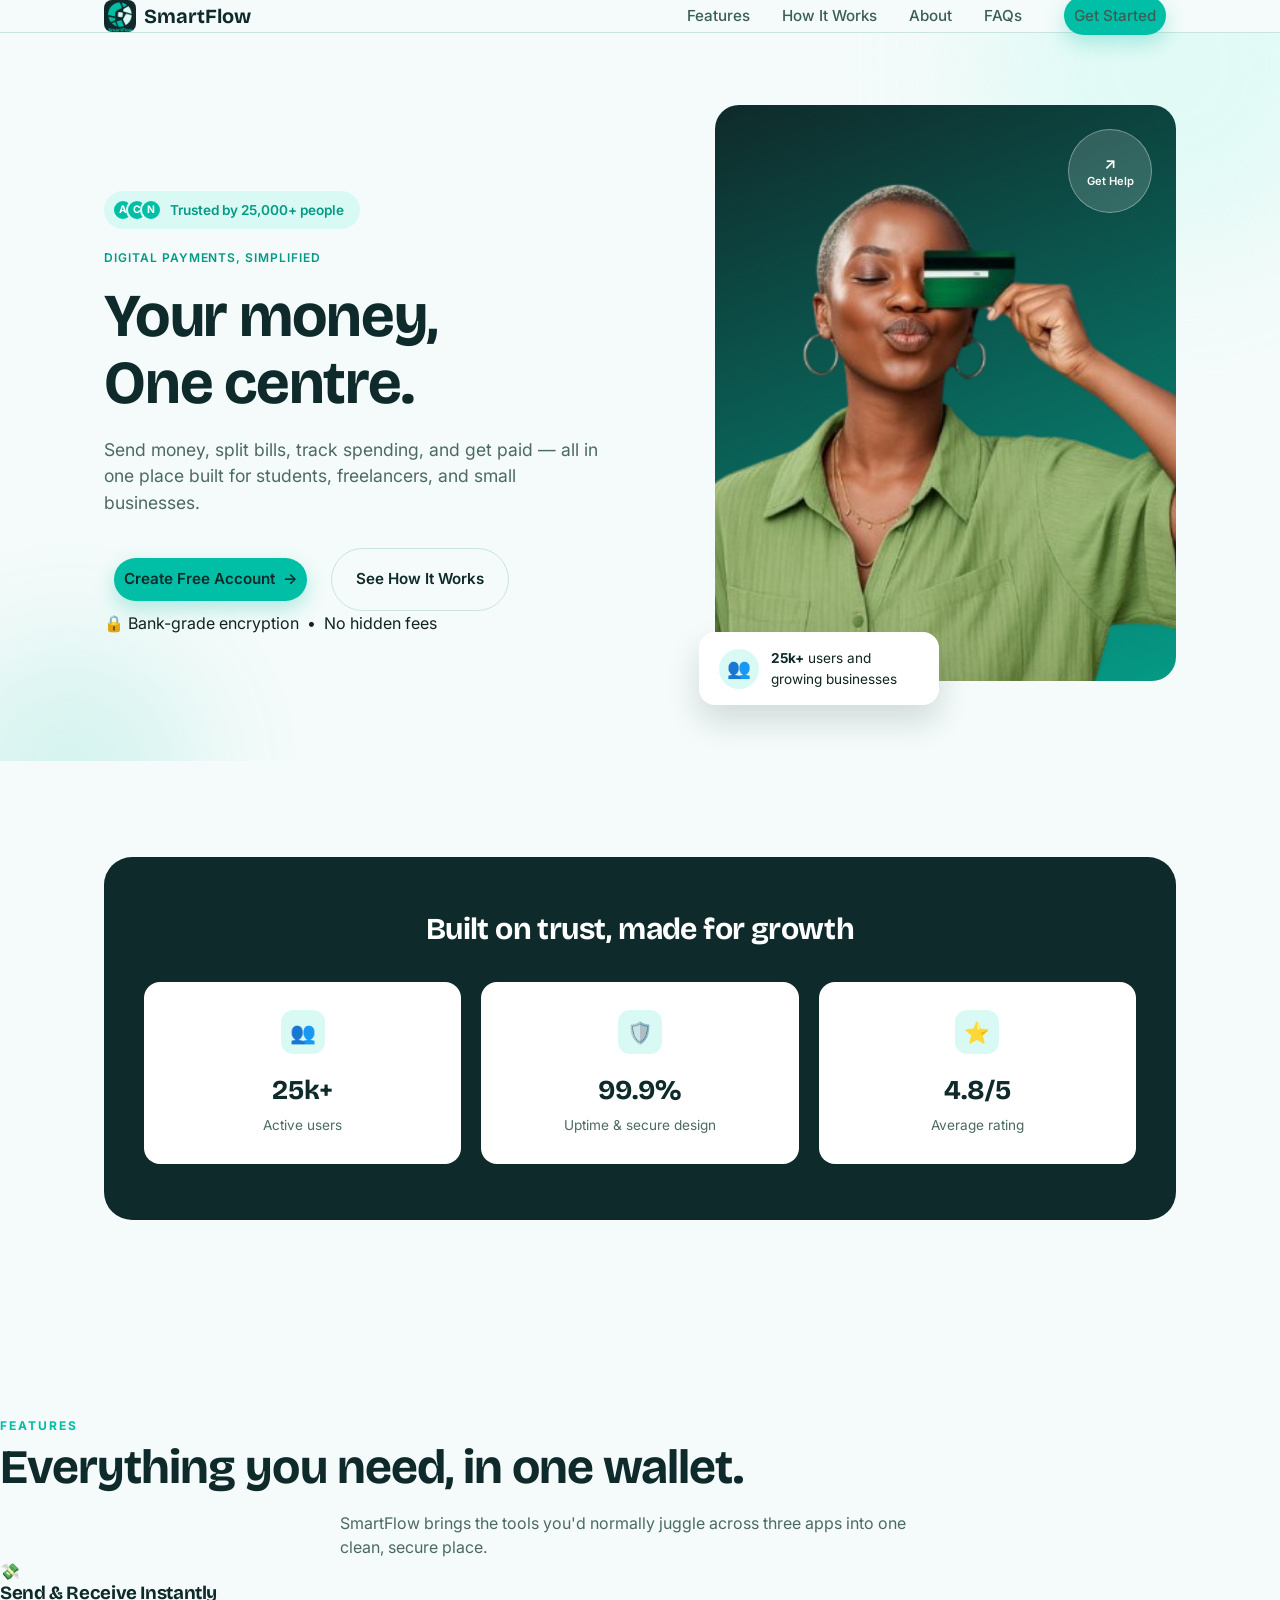
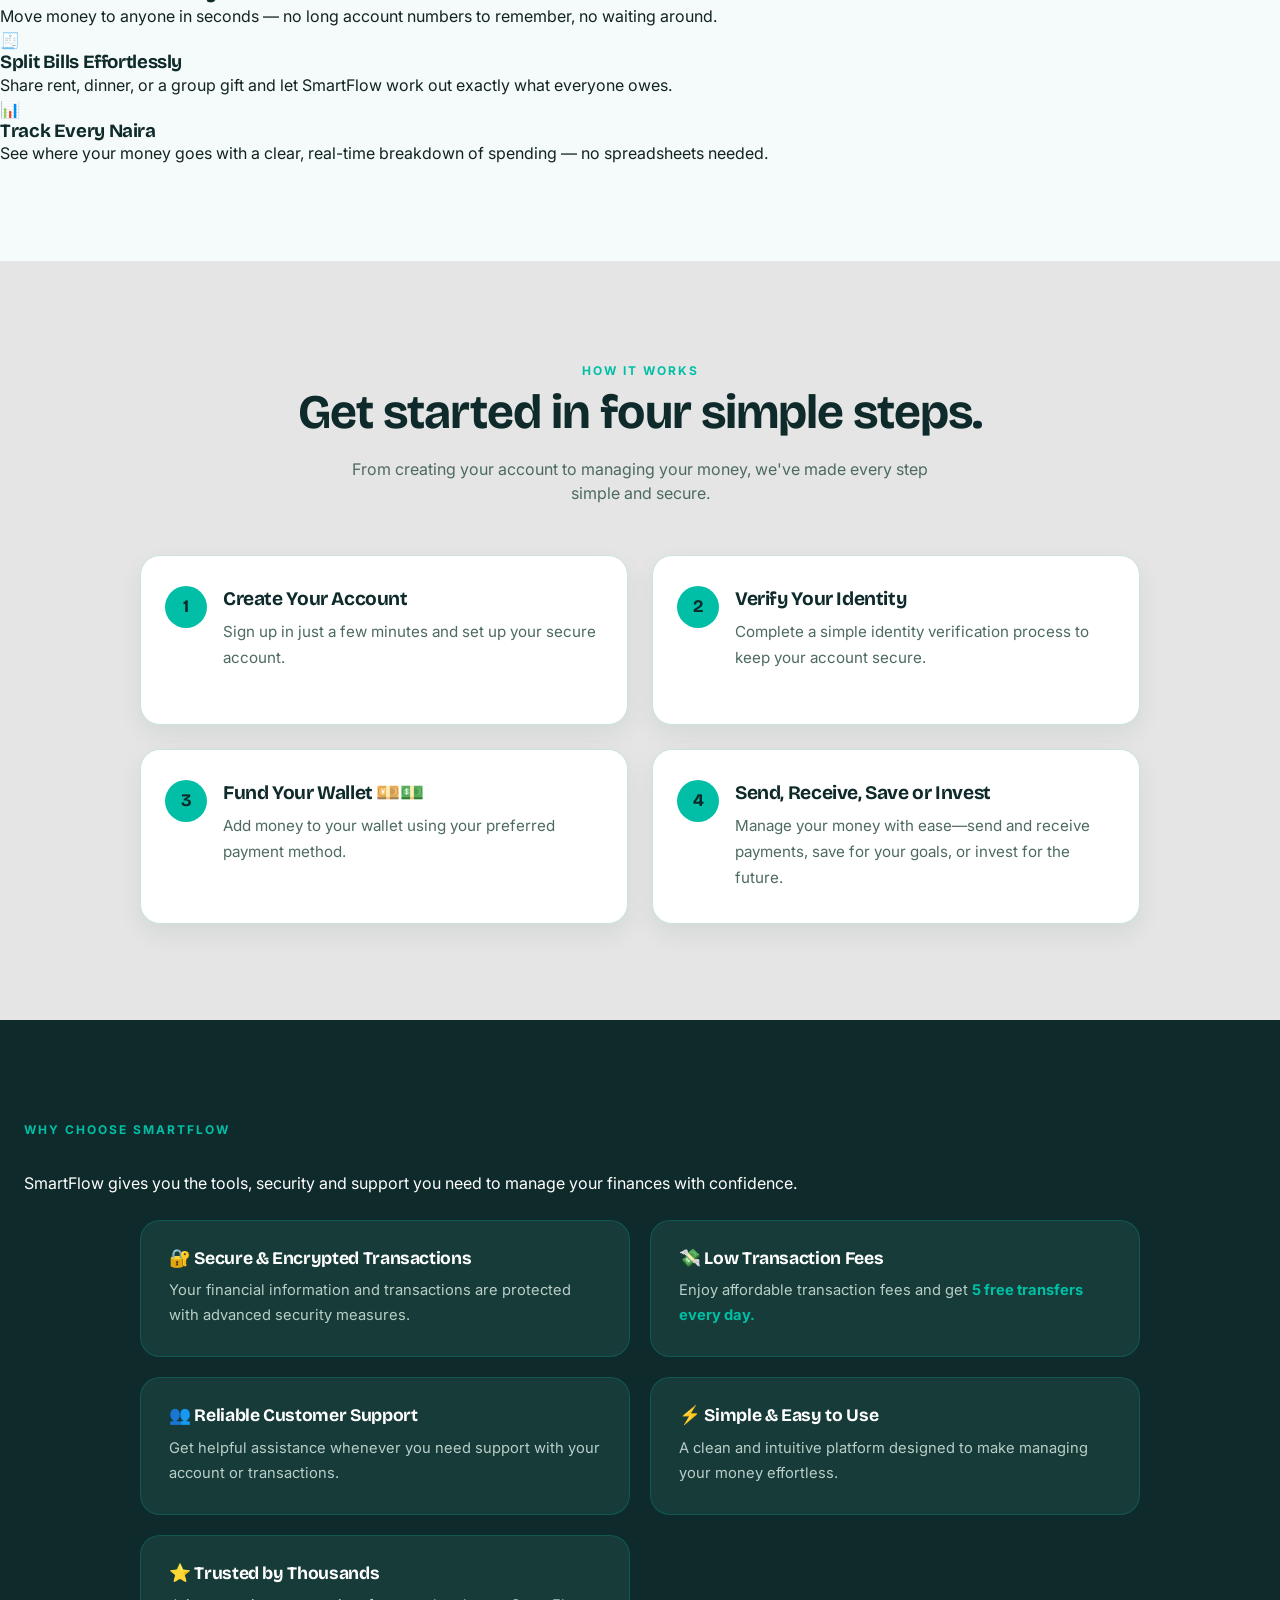
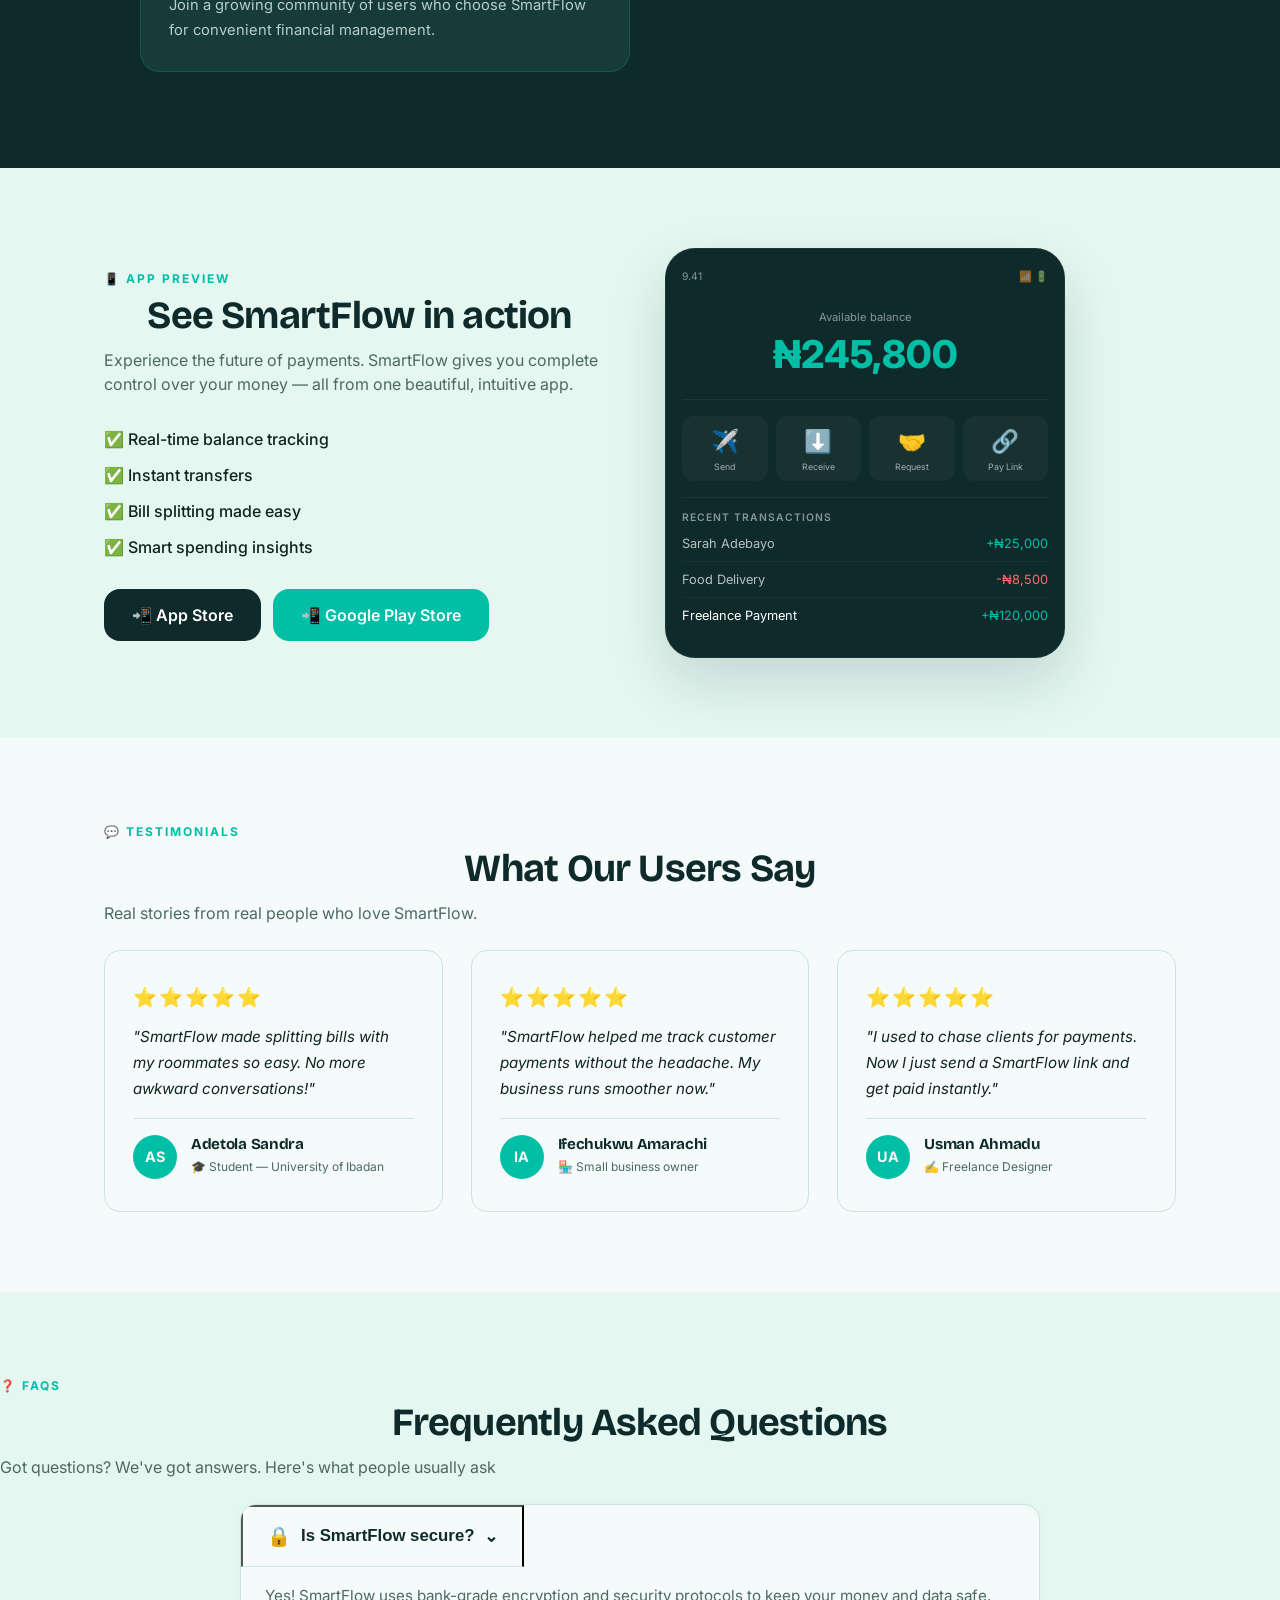
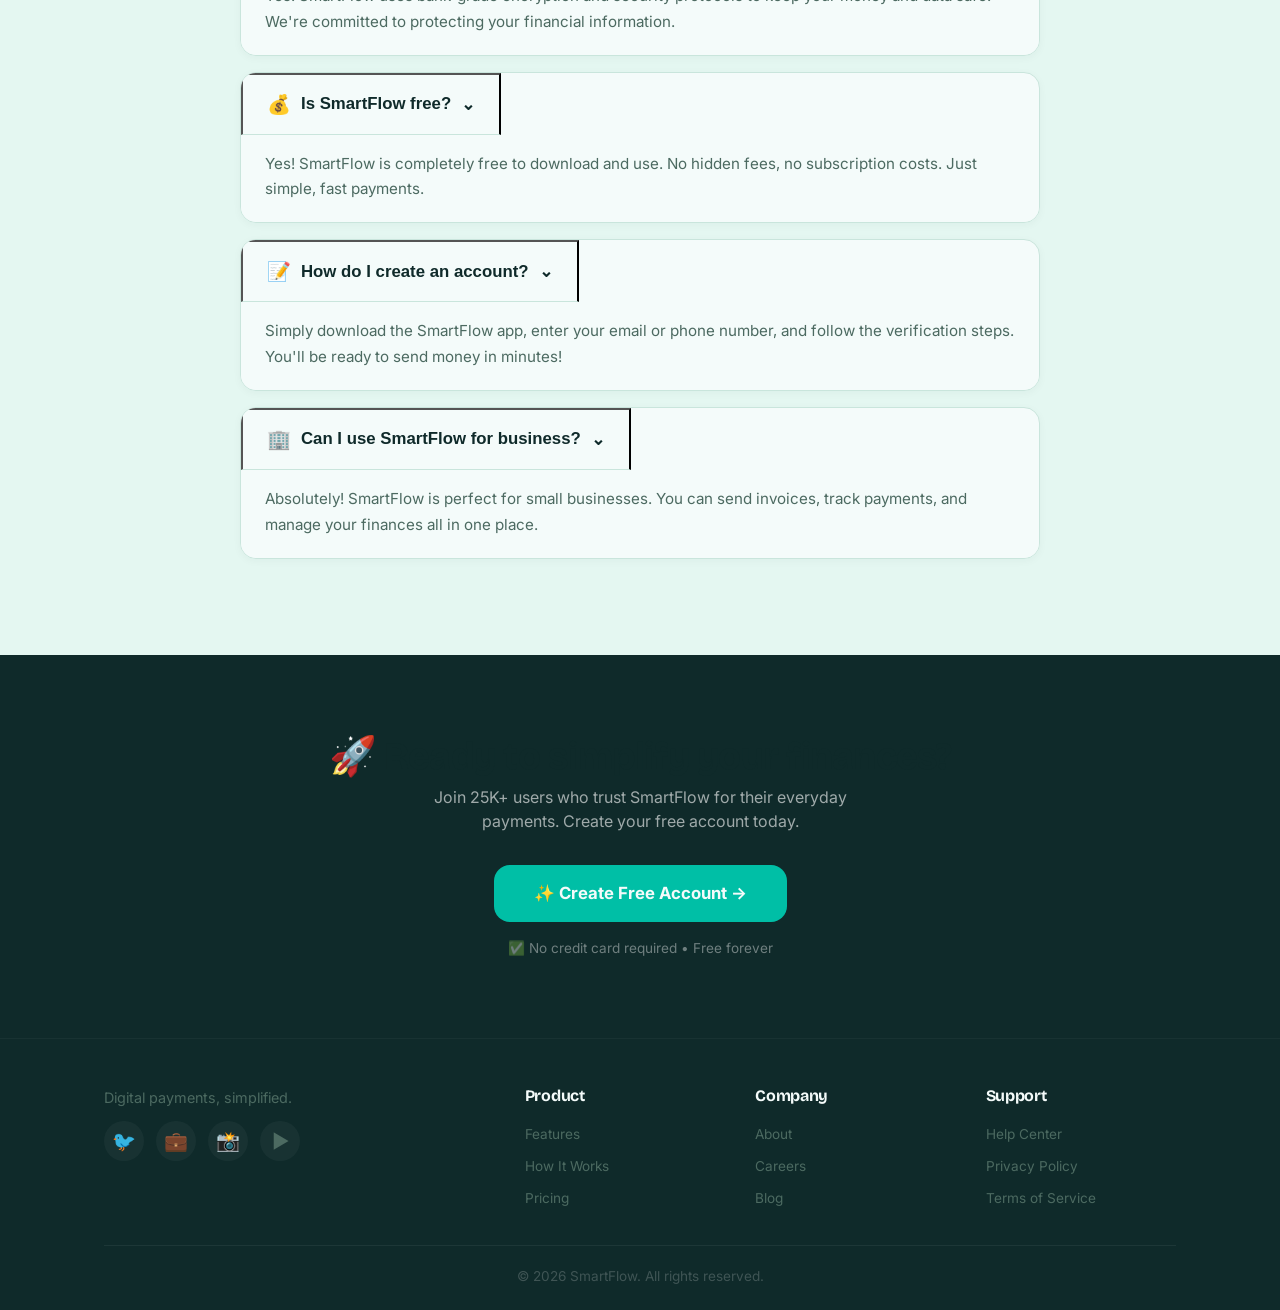
==== commit 96bd3733: "Update index.html" ====
--- a/index.html
+++ b/index.html
@@ -18,8 +18,8 @@
       <a href="#" class="logo"><img src="assets/smartflow-icon.png" alt="" class="logomark" width="32" height="32">SmartFlow</a>
       <ul class="navlinks">
         <li><a href="#features">Features</a></li>
-        <li><a href="#how">How It Works</a></li>
-        <li><a href="#about">About</a></li>
+        <li><a href="#how-it-works">How It Works</a></li>
+        <li><a href="#why-choose-us">About</a></li>
         <li><a href="#faq">FAQs</a></li>
         <li><a href="#cta" class="primarybtn">Get Started</a></li>
       </ul>
@@ -40,6 +40,7 @@
           <a href="login.html" class="primarybtn btn btnarrow">Create Free Account</a>
           <a href="#how" class="ghostbtn btn">See How It Works</a>
         </div>
+        <p class="herotrust">🔒 Bank-grade encryption &nbsp;•&nbsp; No hidden fees</p>
       </div>
 
       <div class="herovisual">
@@ -58,7 +59,7 @@
     </div>
   </section>
   <!--Trust-->
-  <section class="trust">
+  <section class="trust" data-reveal>
     <div class="container">
       <div class="trustband">
         <h2 class="trustheading">Built on trust, made for growth</h2>
@@ -80,11 +81,37 @@
           </div>
         </div>
       </div>
+    </div>
  </section>
 <!-- Teammates: add your
    sections below this line, then the footer + script tag stay at the very bottom -->
-  
-<section class="how-it-works" id="how-it-works">
+
+<section class="features" id="features" data-reveal>
+    <div class="section-heading">
+        <span class="section-label">FEATURES</span>
+        <h2>Everything you need, in one wallet.</h2>
+        <p>SmartFlow brings the tools you'd normally juggle across three apps into one clean, secure place.</p>
+    </div>
+    <div class="features-grid">
+        <div class="feature-card">
+            <div class="feature-icon" aria-hidden="true">💸</div>
+            <h3>Send & Receive Instantly</h3>
+            <p>Move money to anyone in seconds — no long account numbers to remember, no waiting around.</p>
+        </div>
+        <div class="feature-card">
+            <div class="feature-icon" aria-hidden="true">🧾</div>
+            <h3>Split Bills Effortlessly</h3>
+            <p>Share rent, dinner, or a group gift and let SmartFlow work out exactly what everyone owes.</p>
+        </div>
+        <div class="feature-card">
+            <div class="feature-icon" aria-hidden="true">📊</div>
+            <h3>Track Every Naira</h3>
+            <p>See where your money goes with a clear, real-time breakdown of spending — no spreadsheets needed.</p>
+        </div>
+    </div>
+</section>
+
+<section class="how-it-works" id="how-it-works" data-reveal>
 
     <div class="section-heading">
         <span class="section-label">HOW IT WORKS</span>
@@ -131,7 +158,7 @@
     </ol>
 
 </section>
-<section class="why-choose-us" id="why-choose-us">
+<section class="why-choose-us" id="why-choose-us" data-reveal>
 
     <div class="section-head">
         <span class="section-label">WHY CHOOSE SMARTFLOW</span>
@@ -141,7 +168,7 @@
             <span>simple and secure.</span>
         </h2>
 
-        <p>
+        <p class="abt">
             SmartFlow gives you the tools, security and support
             you need to manage your finances with confidence.
         </p>
@@ -192,7 +219,7 @@
     </ul>
 
 </section>
-  <section class="app-preview" id="app-preview">
+  <section class="app-preview" id="app-preview" data-reveal>
         <div class="container app-preview-grid">
             <div class="app-preview-text">
                 <p class="section-label">📱 App preview</p>
@@ -244,7 +271,7 @@
       </div>
     </section>
     
-   <section class="testimonial" id="testimonial"> 
+   <section class="testimonial" id="testimonial" data-reveal>
        <div class="container">
            <p class="section-label">💬 Testimonials </p>
        <h2 class="section-title"> What Our Users Say</h2> 
@@ -300,51 +327,54 @@
    </section>
   
              
-     <section class="faq" id="faq">
+     <section class="faq" id="faq" data-reveal>
          <p class="section-label">❓ FAQs</p>
          <h2 class="section-title">Frequently Asked Questions</h2>
          <p class="section-sub">Got questions? We've got answers. Here's what people usually ask</p>
          <div class="faq-grid">
              <div class="faq-item">
-                 <div class="faq-question">
+                 <button class="faq-question" aria-expanded="false">
                      <span class="icon">🔒</span> Is SmartFlow secure?
-                 </div>
-                 <div class="faq-answer">
+                     <span class="caret" aria-hidden="true">⌄</span>
+                 </button>
+                 <div class="faq-answer"><div>
                      <p>Yes! SmartFlow uses bank-grade encryption and security protocols to keep your money and data safe. We're committed to protecting your financial information.</p>
-                 </div>
+                 </div></div>
              </div>
-             
+
              <div class="faq-item">
-                 <div class="faq-question">
+                 <button class="faq-question" aria-expanded="false">
                      <span class="icon">💰</span> Is SmartFlow free?
-                 </div>
-                 <div class="faq-answer">
+                     <span class="caret" aria-hidden="true">⌄</span>
+                 </button>
+                 <div class="faq-answer"><div>
                      <p>Yes! SmartFlow is completely free to download and use. No hidden fees, no subscription costs. Just simple, fast payments.</p>
-                 </div>
+                 </div></div>
              </div>
-             
+
              <div class="faq-item">
-                 <div class="faq-question">
+                 <button class="faq-question" aria-expanded="false">
                      <span class="icon">📝</span> How do I create an account?
-                 </div>
-                 <div class="faq-answer">
+                     <span class="caret" aria-hidden="true">⌄</span>
+                 </button>
+                 <div class="faq-answer"><div>
                       <p>Simply download the SmartFlow app, enter your email or phone number, and follow the verification steps. You'll be ready to send money in minutes!</p>
-                 </div>
+                 </div></div>
              </div>
-             
+
             <div class="faq-item">
-                <div class="faq-question">
+                <button class="faq-question" aria-expanded="false">
                      <span class="icon">🏢</span> Can I use SmartFlow for business?
-                </div>
-                <div class="faq-answer">
+                     <span class="caret" aria-hidden="true">⌄</span>
+                </button>
+                <div class="faq-answer"><div>
                     <p>Absolutely! SmartFlow is perfect for small businesses. You can send invoices, track payments, and manage your finances all in one place.</p>
-                </div>
-                
+                </div></div>
             </div>
          </div>
      </section>
      
-          <section class="cta" id="cta">
+          <section class="cta" id="cta" data-reveal>
         <div class="container">
             <h2>🚀 Ready to simplify your finances?</h2>
             <p>
@@ -412,4 +442,5 @@
  <script src="script.js"></script>
 </body>
 
-</html>
+                                                                                                          </html>
+                                                          
--- a/section.css
+++ b/section.css
@@ -154,7 +154,10 @@
 .why-choose-us .section-heading h2 span {
     color: #00BFA6;
 }
-
+.abt{
+   color: white;
+   margin-bottom: 25px
+}
 .why-choose-us .section-heading p {
     color: #c5d8d2;
 }
@@ -290,4 +293,4 @@
     .steps li::before {
         left: 18px;
     }
-}+}
